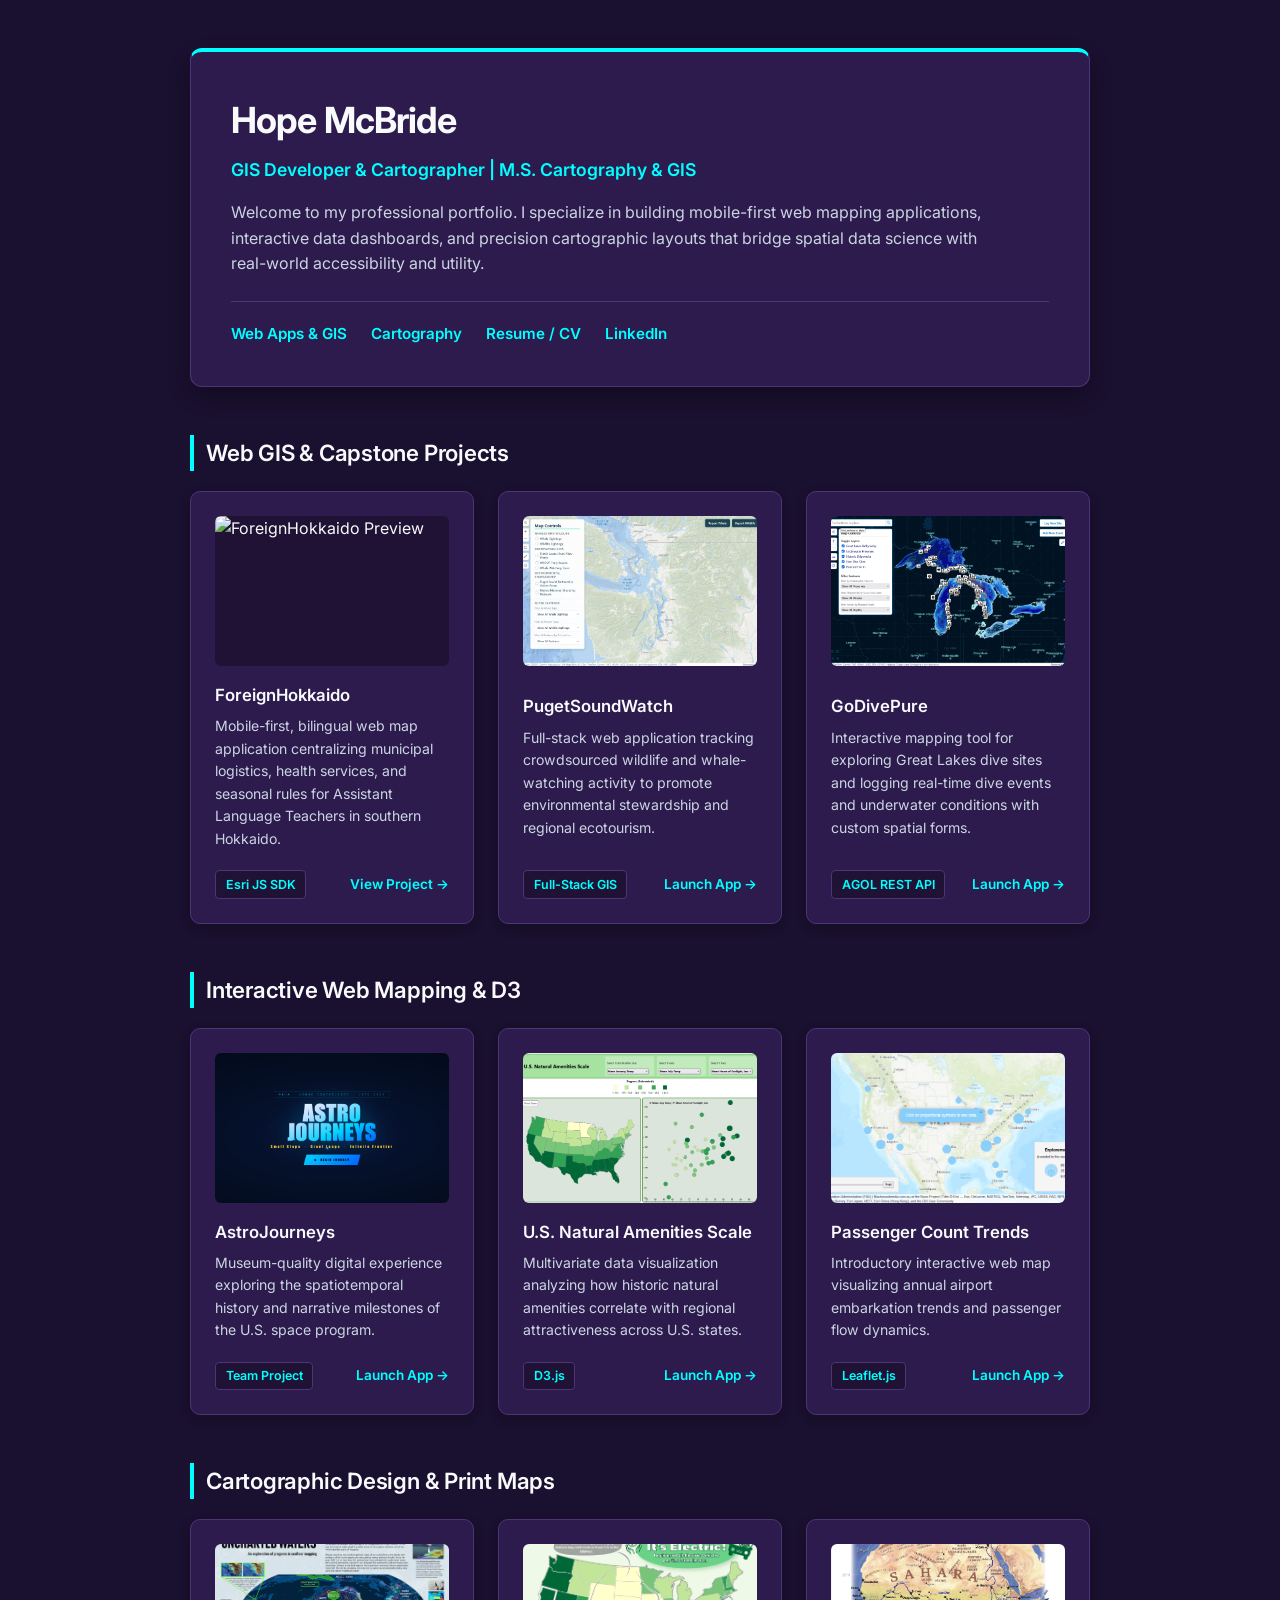
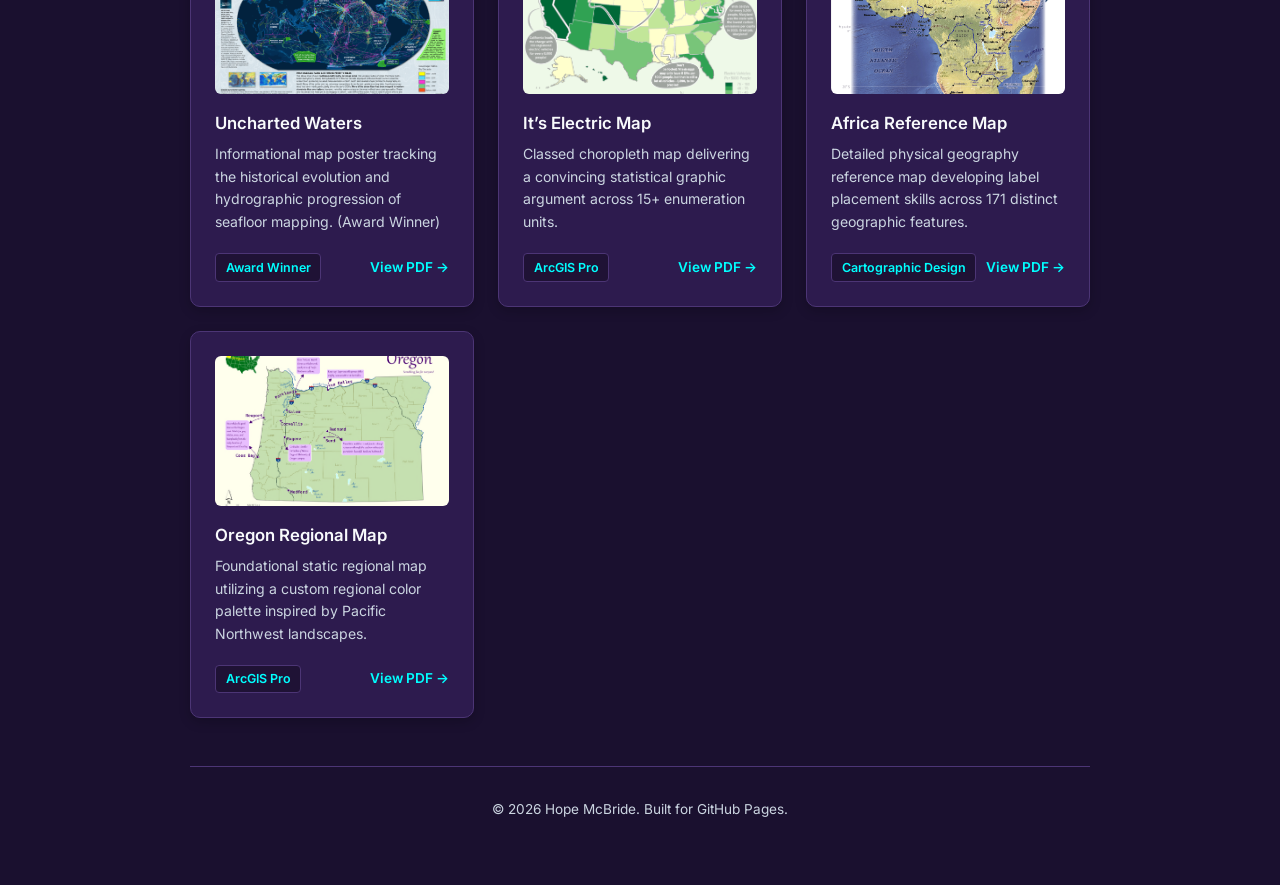
==== index.html @ e58ffaae "first commit" ====
<!DOCTYPE html>
<html lang="en">
<head>
    <meta charset="UTF-8">
    <meta name="viewport" content="width=device-width, initial-scale=1.0">
    <title>Hope McBride | GIS Developer & Cartographer</title>
    <!-- Google Fonts for clean academic/professional typography -->
    <link rel="preconnect" href="https://fonts.googleapis.com">
    <link rel="preconnect" href="https://fonts.gstatic.com" crossorigin>
    <link href="https://fonts.googleapis.com/css2?family=Inter:wght@300;400;500;600;700&display=swap" rel="stylesheet">
    <!-- Link to external stylesheet -->
    <link rel="stylesheet" href="css/styles.css">
</head>
<body>

    <div class="container">
        <!-- Header / Bio Section -->
        <header>
            <h1>Hope McBride</h1>
            <p class="subtitle">GIS Developer & Cartographer | M.S. Cartography & GIS</p>
            <p>Welcome to my professional portfolio. I specialize in building mobile-first web mapping applications, interactive data dashboards, and precision cartographic layouts that bridge spatial data science with real-world accessibility and utility.</p>
            <div class="nav-links">
                <a href="#web-apps">Web Apps & GIS</a>
                <a href="#cartography">Cartography</a>
                <a href="resume.html">Resume / CV</a>
                <a href="https://www.linkedin.com/in/hope-m-151a5a242" target="_blank">LinkedIn</a>
            </div>
        </header>

        <!-- Section 1: Advanced Web GIS & Capstone -->
        <section id="web-apps">
            <h2>Web GIS & Capstone Projects</h2>
            <div class="project-grid">
                
                <div class="card">
                    <div class="card-image">
                        <img src="images/foreignhokkaido-thumb.png" alt="ForeignHokkaido Preview">
                    </div>
                    <div>
                        <h3>ForeignHokkaido</h3>
                        <p>Mobile-first, bilingual web map application centralizing municipal logistics, health services, and seasonal rules for Assistant Language Teachers in southern Hokkaido.</p>
                    </div>
                    <div class="card-footer">
                        <span class="tag">Esri JS SDK</span>
                        <a href="https://github.com" target="_blank" class="card-link">View Project &rarr;</a>
                    </div>
                </div>

                <div class="card">
                    <div class="card-image">
                        <img src="images/pugetsoundwatch.png" alt="PugetSoundWatch Preview">
                    </div>
                    <div>
                        <h3>PugetSoundWatch</h3>
                        <p>Full-stack web application tracking crowdsourced wildlife and whale-watching activity to promote environmental stewardship and regional ecotourism.</p>
                    </div>
                    <div class="card-footer">
                        <span class="tag">Full-Stack GIS</span>
                        <a href="https://harpisthope.github.io/g576_final/" target="_blank" class="card-link">Launch App &rarr;</a>
                    </div>
                </div>

                <div class="card">
                    <div class="card-image">
                        <img src="images/godivepure.png" alt="GoDivePure Preview">
                    </div>
                    <div>
                        <h3>GoDivePure</h3>
                        <p>Interactive mapping tool for exploring Great Lakes dive sites and logging real-time dive events and underwater conditions with custom spatial forms.</p>
                    </div>
                    <div class="card-footer">
                        <span class="tag">AGOL REST API</span>
                        <a href="https://harpisthope.github.io/midterm_g576/" target="_blank" class="card-link">Launch App &rarr;</a>
                    </div>
                </div>

            </div>
        </section>

        <!-- Section 2: Interactive Web Mapping & Data Vis -->
        <section>
            <h2>Interactive Web Mapping & D3</h2>
            <div class="project-grid">
                
                <div class="card">
                    <div class="card-image">
                        <img src="images/astrojourneys.png" alt="AstroJourneys Preview">
                    </div>
                    <div>
                        <h3>AstroJourneys</h3>
                        <p>Museum-quality digital experience exploring the spatiotemporal history and narrative milestones of the U.S. space program.</p>
                    </div>
                    <div class="card-footer">
                        <span class="tag">Team Project</span>
                        <a href="https://harpisthope.github.io/2026_AstroJourneys/" target="_blank" class="card-link">Launch App &rarr;</a>
                    </div>
                </div>

                <div class="card">
                    <div class="card-image">
                        <img src="images/usnaturalamenitiesscale.png" alt="U.S. Natural Amenities Scale Preview">
                    </div>
                    <div>
                        <h3>U.S. Natural Amenities Scale</h3>
                        <p>Multivariate data visualization analyzing how historic natural amenities correlate with regional attractiveness across U.S. states.</p>
                    </div>
                    <div class="card-footer">
                        <span class="tag">D3.js</span>
                        <a href="https://harpisthope.github.io/unit-3/" target="_blank" class="card-link">Launch App &rarr;</a>
                    </div>
                </div>

                <div class="card">
                    <div class="card-image">
                        <img src="images/passengercounttrends.png" alt="Passenger Count Trends Preview">
                    </div>
                    <div>
                        <h3>Passenger Count Trends</h3>
                        <p>Introductory interactive web map visualizing annual airport embarkation trends and passenger flow dynamics.</p>
                    </div>
                    <div class="card-footer">
                        <span class="tag">Leaflet.js</span>
                        <a href="https://harpisthope.github.io/unit-2/" target="_blank" class="card-link">Launch App &rarr;</a>
                    </div>
                </div>

            </div>
        </section>

        <!-- Section 3: Static Cartography -->
        <section id="cartography">
            <h2>Cartographic Design & Print Maps</h2>
            <div class="project-grid">
                
                <div class="card">
                    <div class="card-image">
                        <img src="images/unchartedwaters.png" alt="Uncharted Waters Poster">
                    </div>
                    <div>
                        <h3>Uncharted Waters</h3>
                        <p>Informational map poster tracking the historical evolution and hydrographic progression of seafloor mapping. (Award Winner)</p>
                    </div>
                    <div class="card-footer">
                        <span class="tag">Award Winner</span>
                        <a href="pdfs/unchartedwaters.pdf" target="_blank" class="card-link">View PDF &rarr;</a>
                    </div>
                </div>

                <div class="card">
                    <div class="card-image">
                        <img src="images/itselectric.png" alt="It's Electric Map Preview">
                    </div>
                    <div>
                        <h3>It’s Electric Map</h3>
                        <p>Classed choropleth map delivering a convincing statistical graphic argument across 15+ enumeration units.</p>
                    </div>
                    <div class="card-footer">
                        <span class="tag">ArcGIS Pro</span>
                        <a href="pdfs/itselectric.pdf" target="_blank" class="card-link">View PDF &rarr;</a>
                    </div>
                </div>

                <div class="card">
                    <div class="card-image">
                        <img src="images/africamapposter.png" alt="Africa Map Preview">
                    </div>
                    <div>
                        <h3>Africa Reference Map</h3>
                        <p>Detailed physical geography reference map developing label placement skills across 171 distinct geographic features.</p>
                    </div>
                    <div class="card-footer">
                        <span class="tag">Cartographic Design</span>
                        <a href="pdfs/africamapposter.pdf" target="_blank" class="card-link">View PDF &rarr;</a>
                    </div>
                </div>

                <div class="card">
                    <div class="card-image">
                        <img src="images/oregonmapposter.png" alt="Oregon Map Preview">
                    </div>
                    <div>
                        <h3>Oregon Regional Map</h3>
                        <p>Foundational static regional map utilizing a custom regional color palette inspired by Pacific Northwest landscapes.</p>
                    </div>
                    <div class="card-footer">
                        <span class="tag">ArcGIS Pro</span>
                        <a href="pdfs/oregonmapposter.pdf" target="_blank" class="card-link">View PDF &rarr;</a>
                    </div>
                </div>

            </div>
        </section>

        <!-- Footer -->
        <footer>
            <p>&copy; 2026 Hope McBride. Built for GitHub Pages.</p>
        </footer>
    </div>

</body>
</html>
---- css/styles.css ----
:root {
    --bg-color: #1a102f;       /* Deep space/purple background */
    --card-bg: #2d1b4e;        /* Dark purple card surface */
    --text-main: #f8fafc;      /* Crisp white primary text */
    --text-muted: #cbd5e1;     /* Soft lavender-gray secondary text */
    --accent-color: #00ffff;   /* Vivid neon cyan */
    --accent-hover: #38bdf8;   /* Soft cyan glow on hover */
    --border-color: #4c3575;   /* Rich purple-indigo border */
    --max-width: 900px;
}

* {
    box-sizing: border-box;
    margin: 0;
    padding: 0;
}

body {
    font-family: 'Inter', system-ui, -apple-system, BlinkMacSystemFont, "Segoe UI", Roboto, sans-serif;
    background-color: var(--bg-color);
    color: var(--text-main);
    line-height: 1.6;
    padding: 3rem 1rem;
}

.container {
    max-width: var(--max-width);
    margin: 0 auto;
}

/* Header - Deep Purple card with a vibrant Cyan top border */
header {
    background-color: var(--card-bg);
    border: 1px solid var(--border-color);
    border-top: 4px solid var(--accent-color);
    border-radius: 12px;
    padding: 2.5rem;
    margin-bottom: 3rem;
    box-shadow: 0 10px 25px -5px rgba(0, 0, 0, 0.4);
}

h1 {
    font-size: 2.25rem;
    font-weight: 700;
    letter-spacing: -0.025em;
    margin-bottom: 0.4rem;
    color: var(--text-main);
}

.subtitle {
    font-size: 1.1rem;
    color: var(--accent-color);
    margin-bottom: 1rem;
    font-weight: 600;
}

header p {
    color: var(--text-muted);
    max-width: 750px;
    margin-bottom: 0;
}

.nav-links {
    display: flex;
    gap: 1.5rem;
    font-size: 0.95rem;
    font-weight: 600;
    margin-top: 1.5rem;
    padding-top: 1.25rem;
    border-top: 1px solid var(--border-color);
}

.nav-links a {
    color: var(--accent-color);
    text-decoration: none;
    transition: color 0.2s ease;
}

.nav-links a:hover {
    color: var(--accent-hover);
    text-decoration: underline;
}

section {
    margin-bottom: 3rem;
}

h2 {
    font-size: 1.4rem;
    font-weight: 600;
    margin-bottom: 1.25rem;
    letter-spacing: -0.01em;
    border-left: 4px solid var(--accent-color);
    padding-left: 0.75rem;
    color: var(--text-main);
}

p {
    color: var(--text-muted);
    margin-bottom: 1rem;
}

.project-grid {
    display: grid;
    grid-template-columns: repeat(auto-fill, minmax(260px, 1fr));
    gap: 1.5rem;
}

.card {
    background-color: var(--card-bg);
    border: 1px solid var(--border-color);
    border-radius: 10px;
    padding: 1.5rem;
    display: flex;
    flex-direction: column;
    justify-content: space-between;
    box-shadow: 0 4px 12px rgba(0, 0, 0, 0.2);
    transition: transform 0.2s ease, box-shadow 0.2s ease, border-color 0.2s ease;
}

.card:hover {
    transform: translateY(-4px);
    box-shadow: 0 12px 30px rgba(0, 255, 255, 0.1);
    border-color: var(--accent-color);
}

.card-image {
    width: 100%;
    height: 150px;
    overflow: hidden;
    border-radius: 6px;
    margin-bottom: 1rem;
    background-color: #1f1235;
}

.card-image img {
    width: 100%;
    height: 100%;
    object-fit: cover;
    transition: transform 0.3s ease;
}

.card:hover .card-image img {
    transform: scale(1.04);
}

.card h3 {
    font-size: 1.05rem;
    font-weight: 600;
    margin-bottom: 0.4rem;
    color: var(--text-main);
}

.card p {
    font-size: 0.88rem;
    margin-bottom: 1.25rem;
}

.card-footer {
    display: flex;
    justify-content: space-between;
    align-items: center;
    font-size: 0.85rem;
}

.tag {
    background-color: #1f1235;
    color: var(--accent-color);
    padding: 0.2rem 0.6rem;
    border-radius: 4px;
    font-weight: 600;
    font-size: 0.78rem;
    border: 1px solid #4c3575;
}

.card-link {
    color: var(--accent-color);
    text-decoration: none;
    font-weight: 600;
}

.card-link:hover {
    color: var(--accent-hover);
    text-decoration: underline;
}

footer {
    text-align: center;
    padding-top: 2rem;
    border-top: 1px solid var(--border-color);
    font-size: 0.85rem;
    color: var(--text-muted);
}

@media (max-width: 640px) {
    h1 { font-size: 1.8rem; }
    body { padding: 1rem; }
    header { padding: 1.5rem; }
}

/* Resume page & Download bar rules */
.resume-section { margin-bottom: 2.5rem; }
.resume-item { margin-bottom: 1.5rem; }
.resume-header-row { display: flex; justify-content: space-between; align-items: baseline; flex-wrap: wrap; }
.resume-item h3 { font-size: 1.05rem; font-weight: 600; color: var(--text-main); }
.resume-date { font-size: 0.85rem; color: var(--accent-color); font-weight: 500; }
.resume-company { font-size: 0.9rem; font-weight: 500; color: var(--text-muted); margin-bottom: 0.3rem; }
ul { padding-left: 1.25rem; margin-top: 0.4rem; }
li { font-size: 0.9rem; color: var(--text-muted); margin-bottom: 0.25rem; }
.download-bar { background: var(--card-bg); border: 1px solid var(--border-color); padding: 1rem; border-radius: 10px; display: flex; justify-content: space-between; align-items: center; margin-bottom: 2rem; box-shadow: 0 4px 12px rgba(0, 0, 0, 0.2); }
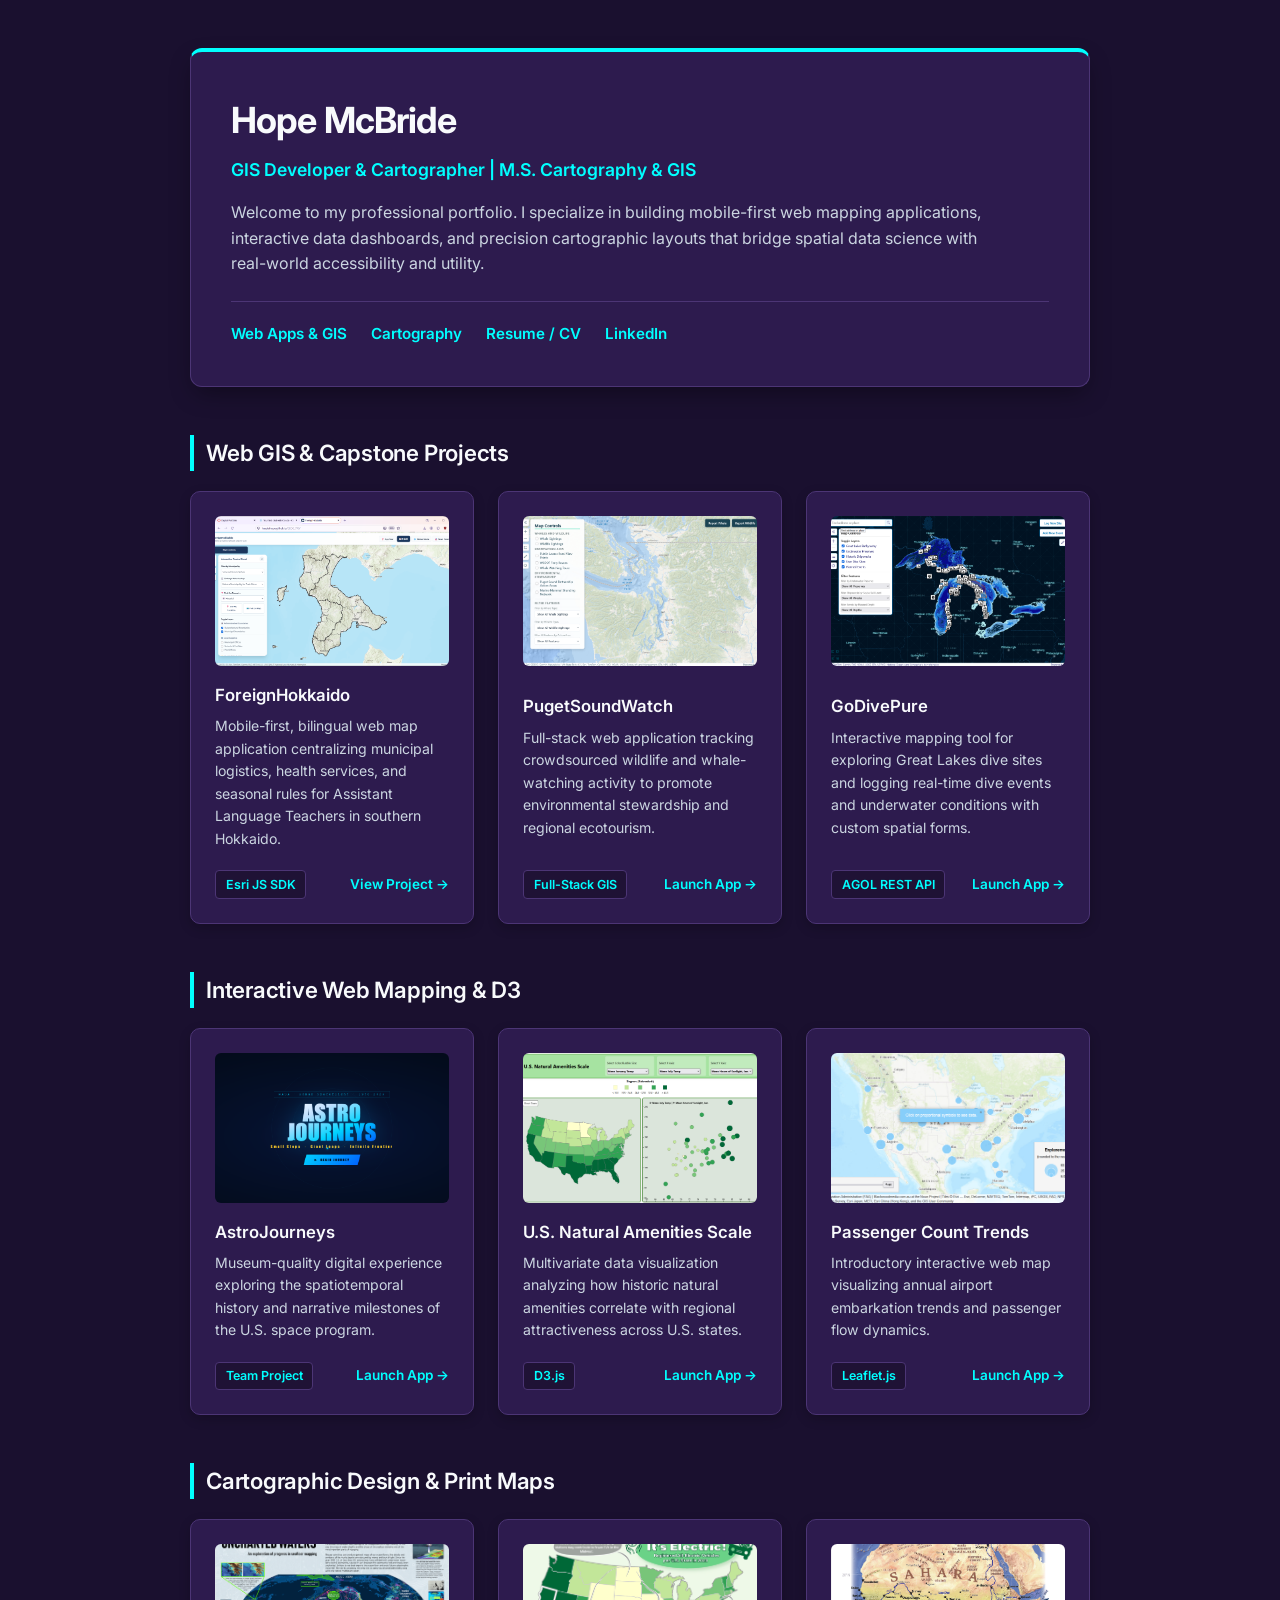
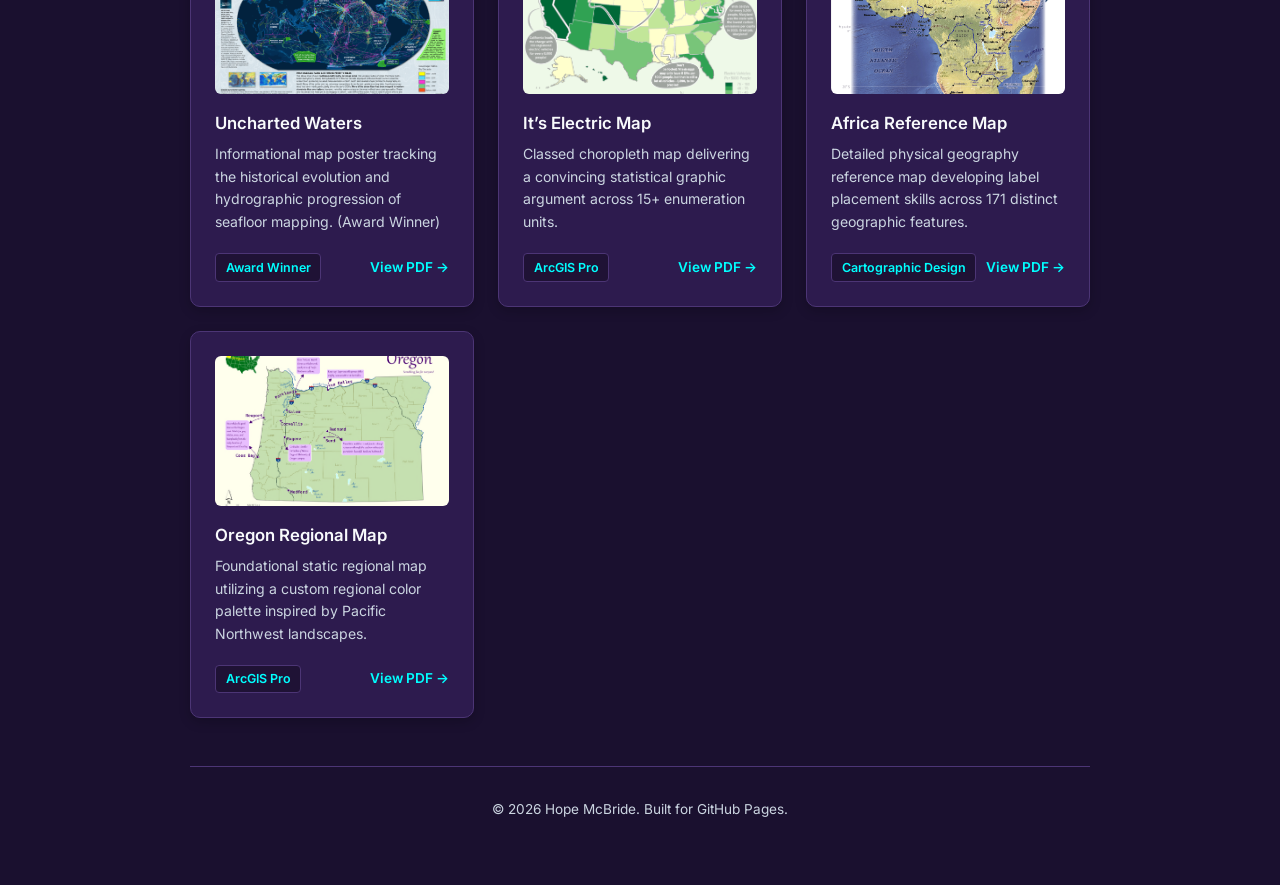
==== commit 3b139f91: "adding foreignhokkaido url and thumbnail" ====
--- a/index.html
+++ b/index.html
@@ -42,7 +42,7 @@
                     </div>
                     <div class="card-footer">
                         <span class="tag">Esri JS SDK</span>
-                        <a href="https://github.com" target="_blank" class="card-link">View Project &rarr;</a>
+                        <a href="https://harpisthope.github.io/GEOG_778/" target="_blank" class="card-link">View Project &rarr;</a>
                     </div>
                 </div>
 
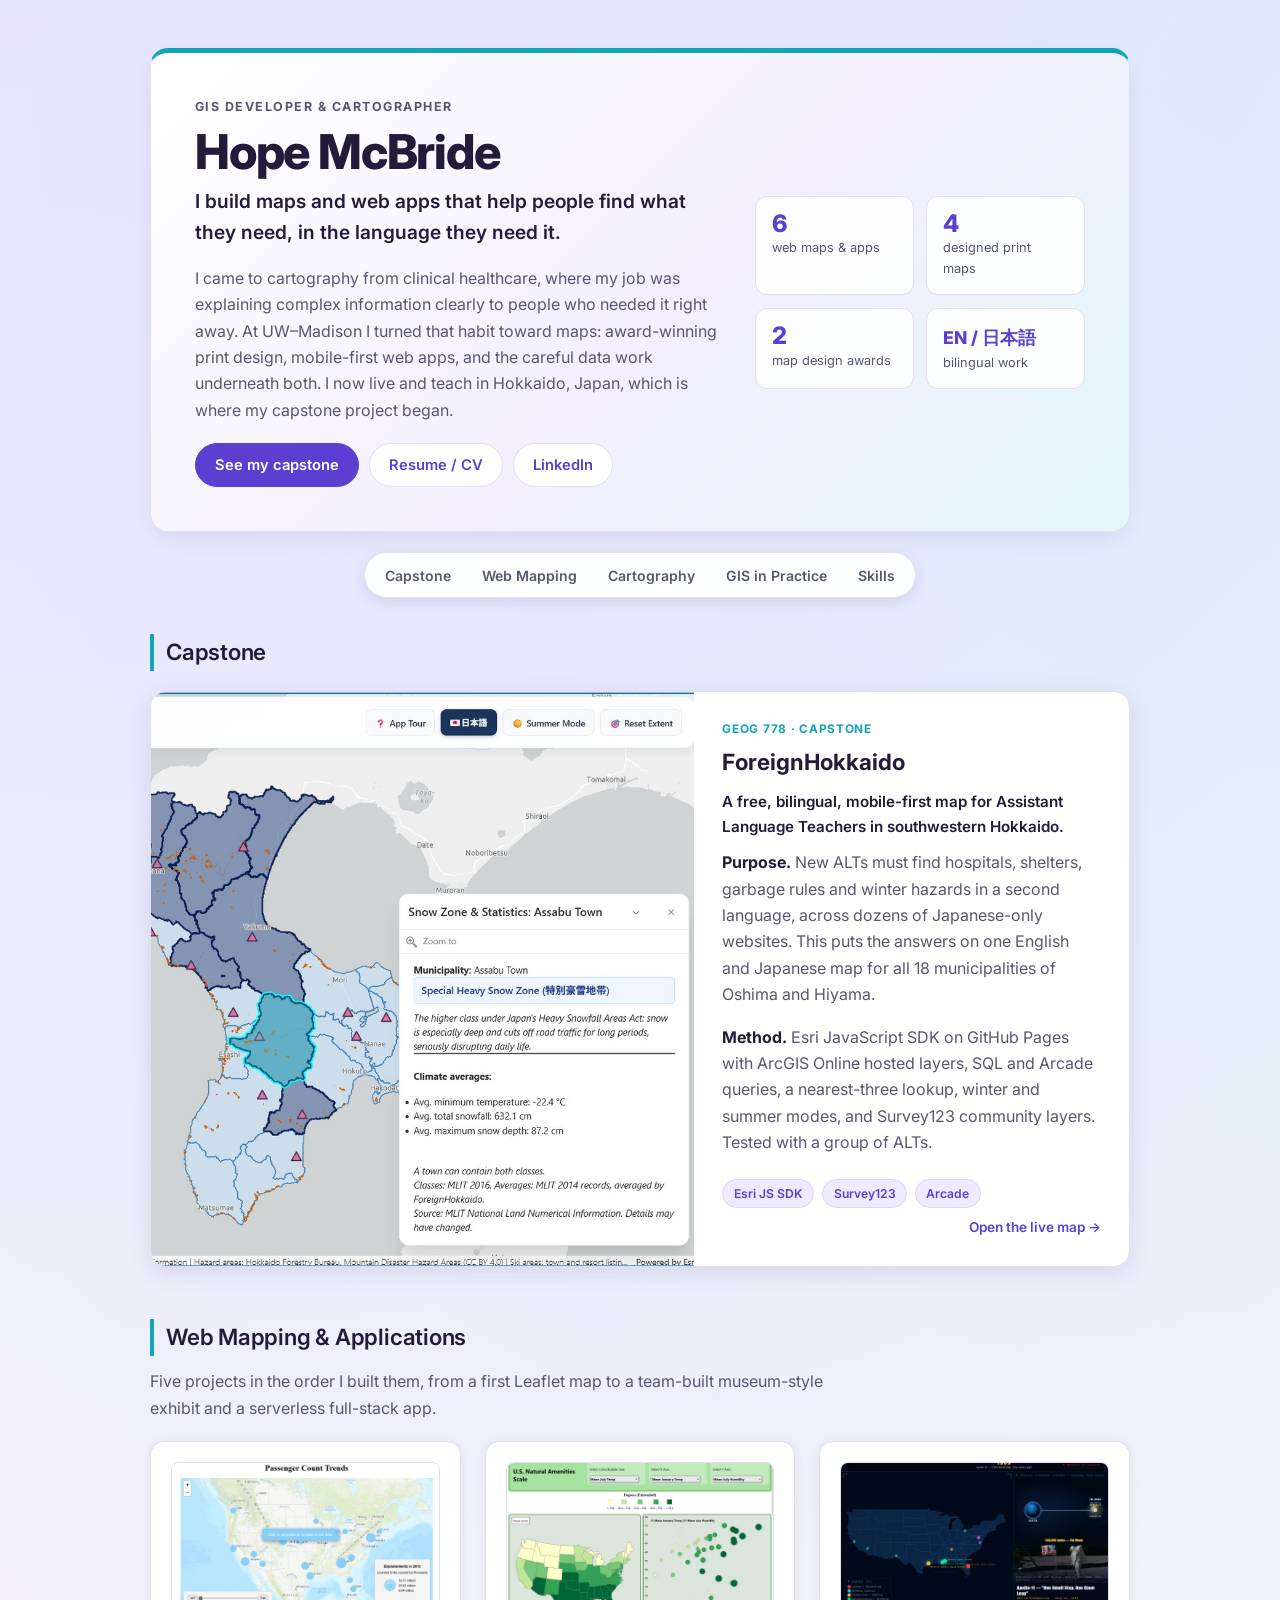
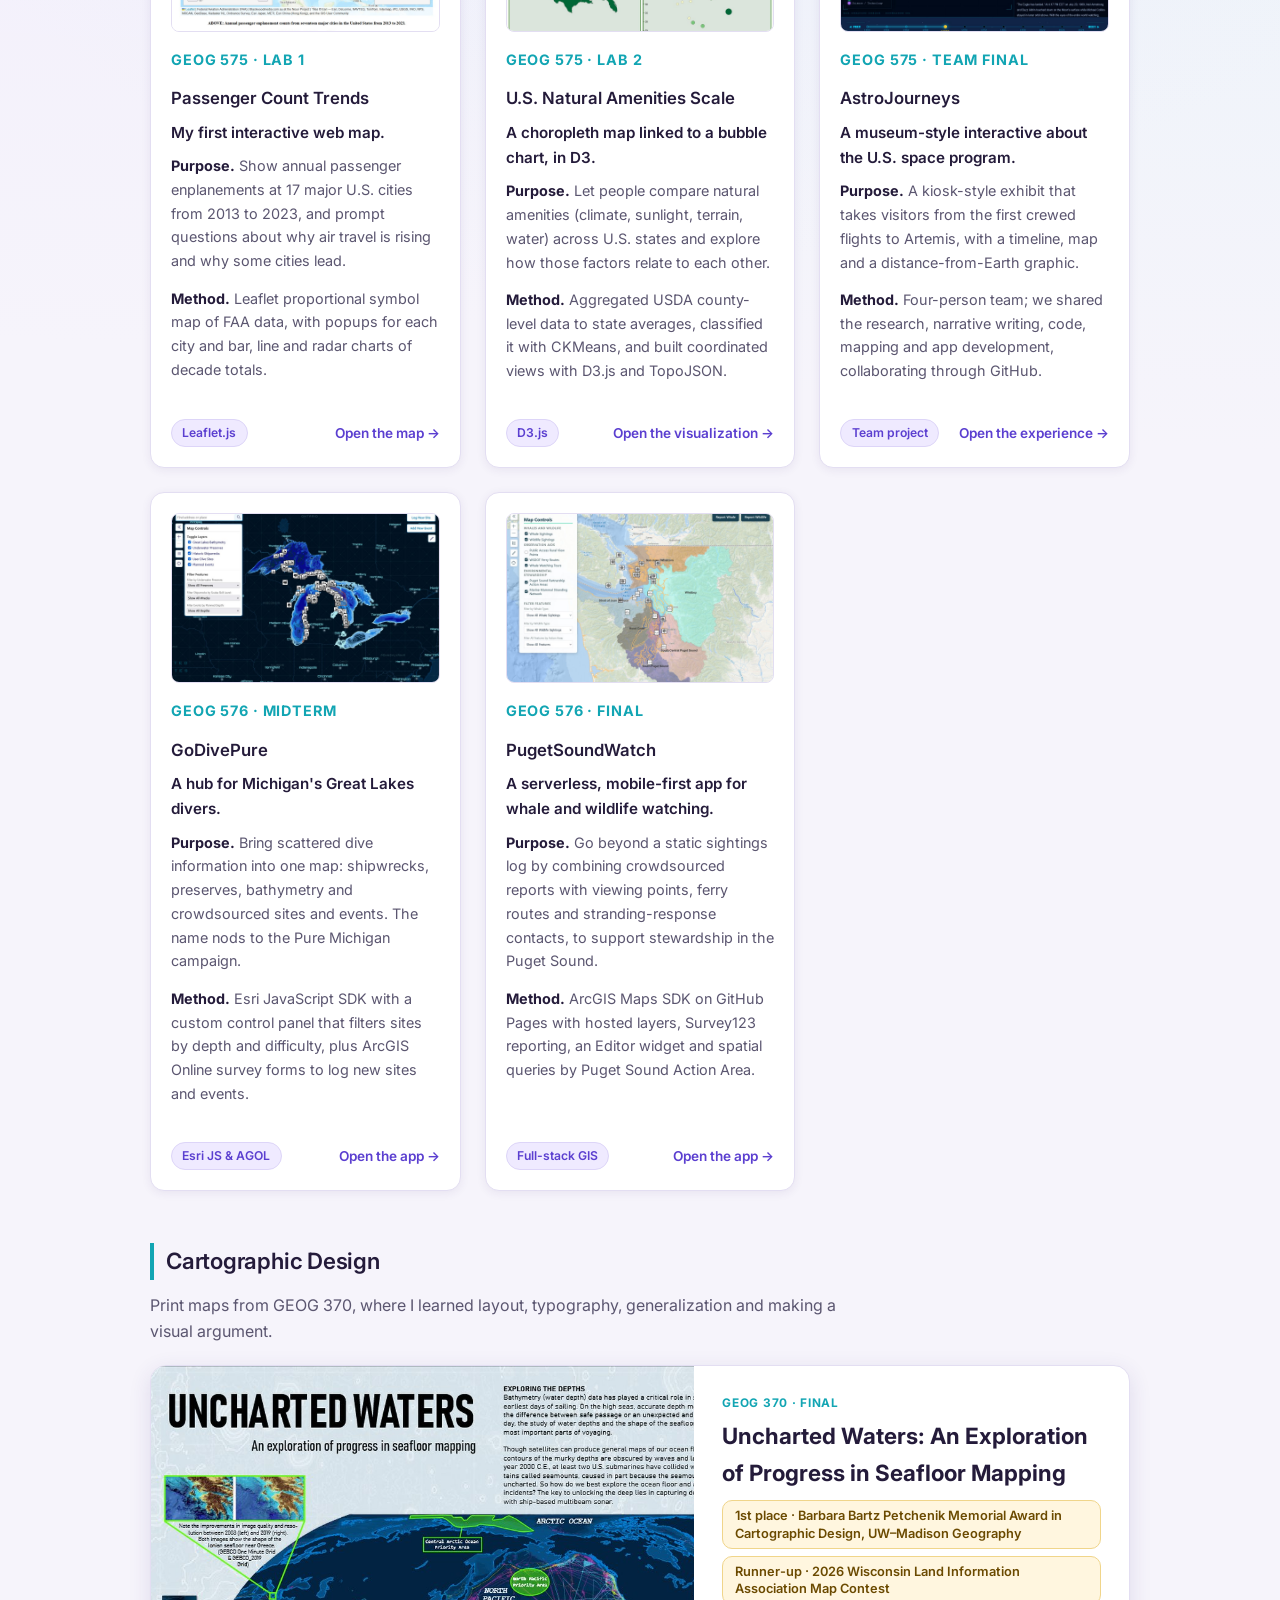
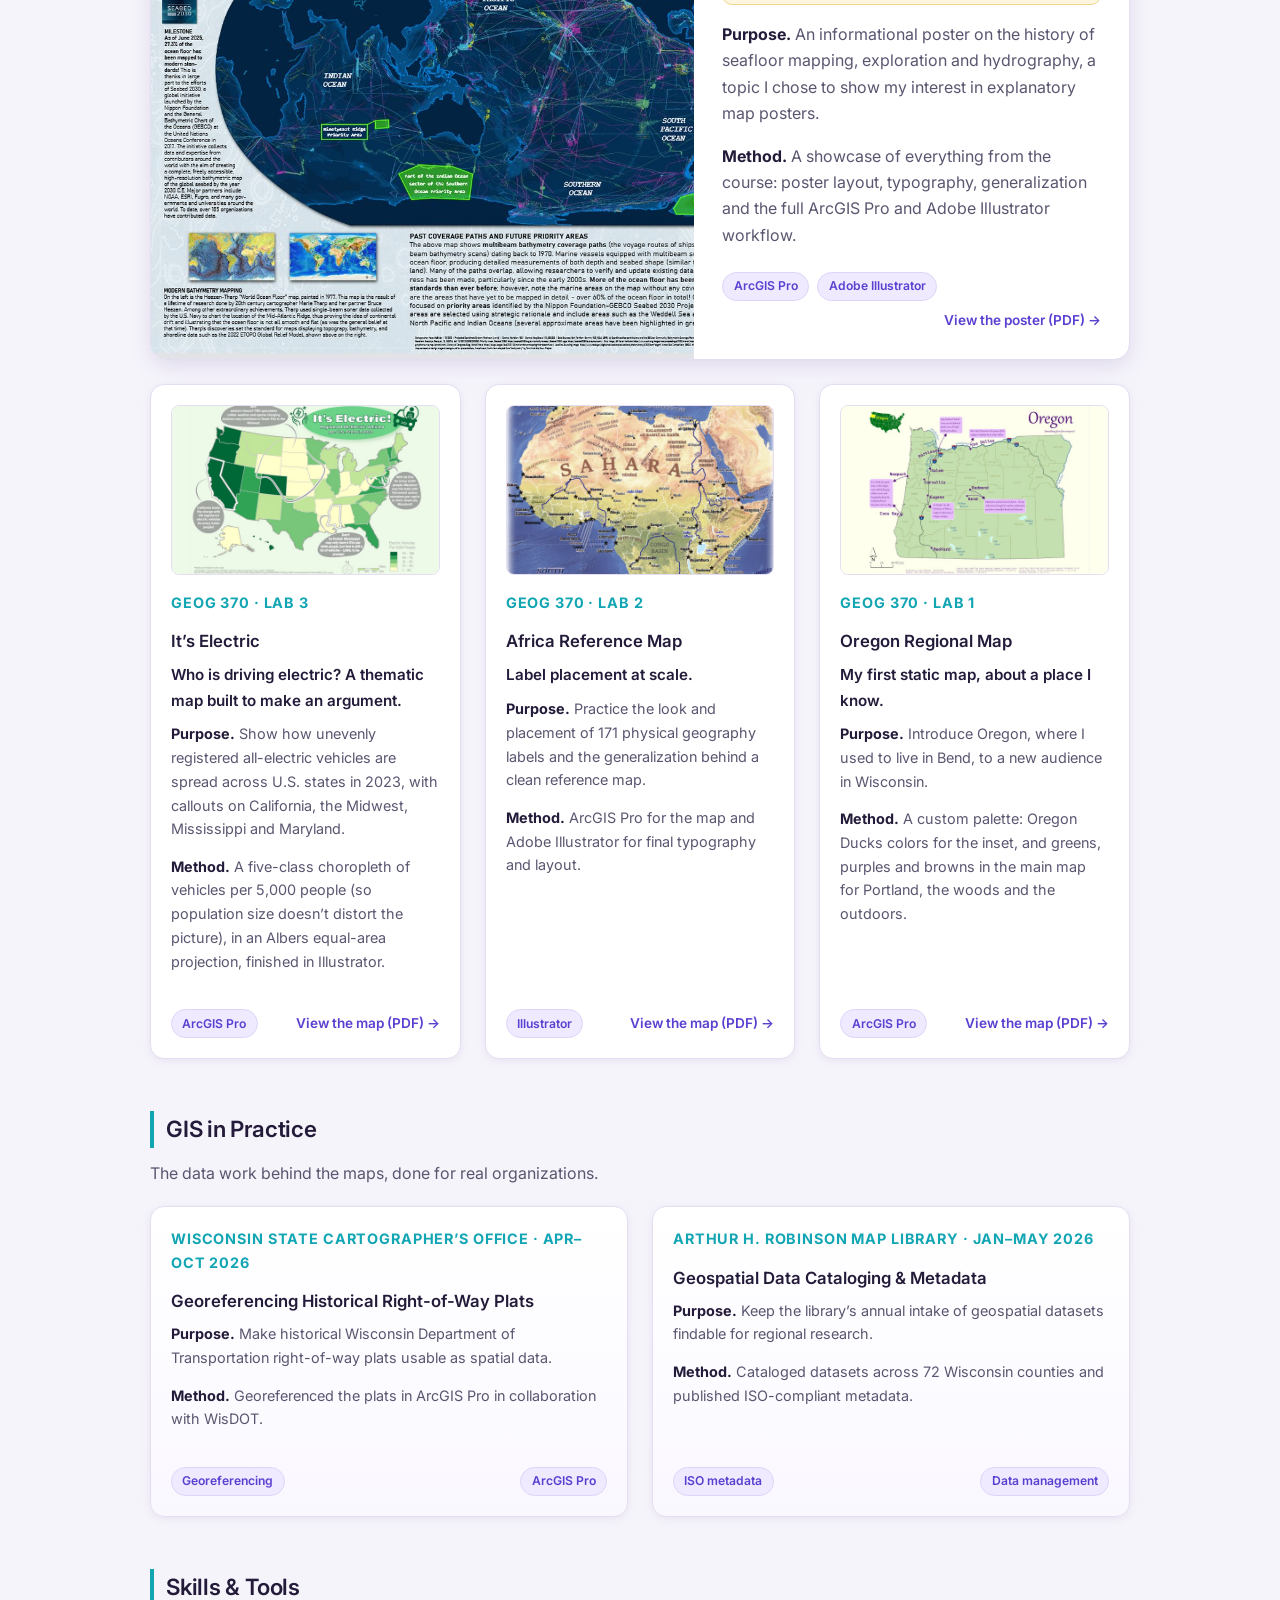
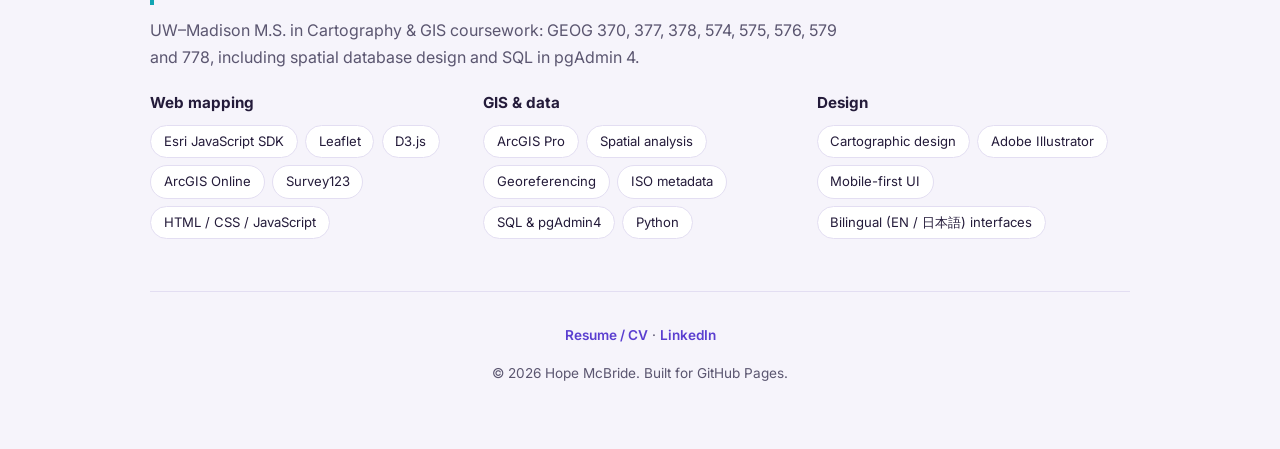
==== commit 606da8b8: "update to style and structure" ====
--- a/index.html
+++ b/index.html
@@ -4,195 +4,271 @@
     <meta charset="UTF-8">
     <meta name="viewport" content="width=device-width, initial-scale=1.0">
     <title>Hope McBride | GIS Developer & Cartographer</title>
-    <!-- Google Fonts for clean academic/professional typography -->
+    <meta name="description" content="Portfolio of Hope McBride: web mapping applications, award-winning cartographic design, and GIS data work.">
     <link rel="preconnect" href="https://fonts.googleapis.com">
     <link rel="preconnect" href="https://fonts.gstatic.com" crossorigin>
-    <link href="https://fonts.googleapis.com/css2?family=Inter:wght@300;400;500;600;700&display=swap" rel="stylesheet">
-    <!-- Link to external stylesheet -->
+    <link href="https://fonts.googleapis.com/css2?family=Inter:wght@300;400;500;600;700;800&display=swap" rel="stylesheet">
     <link rel="stylesheet" href="css/styles.css">
 </head>
 <body>
 
     <div class="container">
-        <!-- Header / Bio Section -->
-        <header>
-            <h1>Hope McBride</h1>
-            <p class="subtitle">GIS Developer & Cartographer | M.S. Cartography & GIS</p>
-            <p>Welcome to my professional portfolio. I specialize in building mobile-first web mapping applications, interactive data dashboards, and precision cartographic layouts that bridge spatial data science with real-world accessibility and utility.</p>
-            <div class="nav-links">
-                <a href="#web-apps">Web Apps & GIS</a>
-                <a href="#cartography">Cartography</a>
-                <a href="resume.html">Resume / CV</a>
-                <a href="https://www.linkedin.com/in/hope-m-151a5a242" target="_blank">LinkedIn</a>
-            </div>
+
+        <!-- Hero / About -->
+        <header class="hero">
+            <div class="hero-text">
+                <p class="eyebrow">GIS Developer &amp; Cartographer</p>
+                <h1>Hope McBride</h1>
+                <p class="hero-lead">I build maps and web apps that help people find what they need, in the language they need it.</p>
+                <p>I came to cartography from clinical healthcare, where my job was explaining complex information clearly to people who needed it right away. At UW&ndash;Madison I turned that habit toward maps: award-winning print design, mobile-first web apps, and the careful data work underneath both. I now live and teach in Hokkaido, Japan, which is where my capstone project began.</p>
+                <div class="hero-actions">
+                    <a class="btn btn-primary" href="#featured">See my capstone</a>
+                    <a class="btn" href="resume.html">Resume / CV</a>
+                    <a class="btn" href="https://www.linkedin.com/in/hope-m-151a5a242" target="_blank" rel="noopener">LinkedIn</a>
+                </div>
+            </div>
+            <ul class="stats" aria-label="Portfolio at a glance">
+                <li><strong>6</strong><span>web maps &amp; apps</span></li>
+                <li><strong>4</strong><span>designed print maps</span></li>
+                <li><strong>2</strong><span>map design awards</span></li>
+                <li><strong>EN / 日本語</strong><span>bilingual work</span></li>
+            </ul>
         </header>
 
-        <!-- Section 1: Advanced Web GIS & Capstone -->
+        <nav class="subnav" aria-label="Sections">
+            <a href="#featured">Capstone</a>
+            <a href="#web-apps">Web Mapping</a>
+            <a href="#cartography">Cartography</a>
+            <a href="#practice">GIS in Practice</a>
+            <a href="#skills">Skills</a>
+        </nav>
+
+        <!-- Featured capstone -->
+        <section id="featured">
+            <h2>Capstone</h2>
+            <article class="feature">
+                <div class="feature-image">
+                    <img src="images/foreignhokkaido-feature.jpg" alt="ForeignHokkaido web map showing snow zones and services in Oshima and Hiyama, Hokkaido" loading="lazy">
+                </div>
+                <div class="feature-body">
+                    <p class="course">GEOG 778 &middot; Capstone</p>
+                    <h3>ForeignHokkaido</h3>
+                    <p class="lead">A free, bilingual, mobile-first map for Assistant Language Teachers in southwestern Hokkaido.</p>
+                    <p><strong>Purpose.</strong> New ALTs must find hospitals, shelters, garbage rules and winter hazards in a second language, across dozens of Japanese-only websites. This puts the answers on one English and Japanese map for all 18 municipalities of Oshima and Hiyama.</p>
+                    <p><strong>Method.</strong> Esri JavaScript SDK on GitHub Pages with ArcGIS Online hosted layers, SQL and Arcade queries, a nearest-three lookup, winter and summer modes, and Survey123 community layers. Tested with a group of ALTs.</p>
+                    <div class="card-footer">
+                        <span class="tag">Esri JS SDK</span>
+                        <span class="tag">Survey123</span>
+                        <span class="tag">Arcade</span>
+                        <a href="https://harpisthope.github.io/GEOG_778/" target="_blank" rel="noopener" class="card-link">Open the live map &rarr;</a>
+                    </div>
+                </div>
+            </article>
+        </section>
+
+        <!-- Web mapping progression -->
         <section id="web-apps">
-            <h2>Web GIS & Capstone Projects</h2>
+            <h2>Web Mapping &amp; Applications</h2>
+            <p class="section-intro">Five projects in the order I built them, from a first Leaflet map to a team-built museum-style exhibit and a serverless full-stack app.</p>
             <div class="project-grid">
-                
-                <div class="card">
-                    <div class="card-image">
-                        <img src="images/foreignhokkaido-thumb.png" alt="ForeignHokkaido Preview">
-                    </div>
-                    <div>
-                        <h3>ForeignHokkaido</h3>
-                        <p>Mobile-first, bilingual web map application centralizing municipal logistics, health services, and seasonal rules for Assistant Language Teachers in southern Hokkaido.</p>
-                    </div>
-                    <div class="card-footer">
-                        <span class="tag">Esri JS SDK</span>
-                        <a href="https://harpisthope.github.io/GEOG_778/" target="_blank" class="card-link">View Project &rarr;</a>
-                    </div>
-                </div>
-
-                <div class="card">
-                    <div class="card-image">
-                        <img src="images/pugetsoundwatch.png" alt="PugetSoundWatch Preview">
-                    </div>
-                    <div>
+
+                <article class="card">
+                    <div class="card-image"><img src="images/passengercounttrends.jpg" alt="Passenger Count Trends interactive map" loading="lazy"></div>
+                    <div>
+                        <p class="course">GEOG 575 &middot; Lab 1</p>
+                        <h3>Passenger Count Trends</h3>
+                        <p class="lead">My first interactive web map.</p>
+                        <p><strong>Purpose.</strong> Show annual passenger enplanements at 17 major U.S. cities from 2013 to 2023, and prompt questions about why air travel is rising and why some cities lead.</p>
+                        <p><strong>Method.</strong> Leaflet proportional symbol map of FAA data, with popups for each city and bar, line and radar charts of decade totals.</p>
+                    </div>
+                    <div class="card-footer">
+                        <span class="tag">Leaflet.js</span>
+                        <a href="https://harpisthope.github.io/unit-2/" target="_blank" rel="noopener" class="card-link">Open the map &rarr;</a>
+                    </div>
+                </article>
+
+                <article class="card">
+                    <div class="card-image"><img src="images/usnaturalamenitiesscale.jpg" alt="U.S. Natural Amenities Scale multivariate visualization" loading="lazy"></div>
+                    <div>
+                        <p class="course">GEOG 575 &middot; Lab 2</p>
+                        <h3>U.S. Natural Amenities Scale</h3>
+                        <p class="lead">A choropleth map linked to a bubble chart, in D3.</p>
+                        <p><strong>Purpose.</strong> Let people compare natural amenities (climate, sunlight, terrain, water) across U.S. states and explore how those factors relate to each other.</p>
+                        <p><strong>Method.</strong> Aggregated USDA county-level data to state averages, classified it with CKMeans, and built coordinated views with D3.js and TopoJSON.</p>
+                    </div>
+                    <div class="card-footer">
+                        <span class="tag">D3.js</span>
+                        <a href="https://harpisthope.github.io/unit-3/" target="_blank" rel="noopener" class="card-link">Open the visualization &rarr;</a>
+                    </div>
+                </article>
+
+                <article class="card">
+                    <div class="card-image"><img src="images/astrojourneys.jpg" alt="AstroJourneys interactive story of the U.S. space program" loading="lazy"></div>
+                    <div>
+                        <p class="course">GEOG 575 &middot; Team Final</p>
+                        <h3>AstroJourneys</h3>
+                        <p class="lead">A museum-style interactive about the U.S. space program.</p>
+                        <p><strong>Purpose.</strong> A kiosk-style exhibit that takes visitors from the first crewed flights to Artemis, with a timeline, map and a distance-from-Earth graphic.</p>
+                        <p><strong>Method.</strong> Four-person team; we shared the research, narrative writing, code, mapping and app development, collaborating through GitHub.</p>
+                    </div>
+                    <div class="card-footer">
+                        <span class="tag">Team project</span>
+                        <a href="https://harpisthope.github.io/2026_AstroJourneys/" target="_blank" rel="noopener" class="card-link">Open the experience &rarr;</a>
+                    </div>
+                </article>
+
+                <article class="card">
+                    <div class="card-image"><img src="images/godivepure.jpg" alt="GoDivePure map of Great Lakes dive sites" loading="lazy"></div>
+                    <div>
+                        <p class="course">GEOG 576 &middot; Midterm</p>
+                        <h3>GoDivePure</h3>
+                        <p class="lead">A hub for Michigan's Great Lakes divers.</p>
+                        <p><strong>Purpose.</strong> Bring scattered dive information into one map: shipwrecks, preserves, bathymetry and crowdsourced sites and events. The name nods to the Pure Michigan campaign.</p>
+                        <p><strong>Method.</strong> Esri JavaScript SDK with a custom control panel that filters sites by depth and difficulty, plus ArcGIS Online survey forms to log new sites and events.</p>
+                    </div>
+                    <div class="card-footer">
+                        <span class="tag">Esri JS &amp; AGOL</span>
+                        <a href="https://harpisthope.github.io/midterm_g576/" target="_blank" rel="noopener" class="card-link">Open the app &rarr;</a>
+                    </div>
+                </article>
+
+                <article class="card">
+                    <div class="card-image"><img src="images/pugetsoundwatch.jpg" alt="PugetSoundWatch whale and wildlife sighting map" loading="lazy"></div>
+                    <div>
+                        <p class="course">GEOG 576 &middot; Final</p>
                         <h3>PugetSoundWatch</h3>
-                        <p>Full-stack web application tracking crowdsourced wildlife and whale-watching activity to promote environmental stewardship and regional ecotourism.</p>
-                    </div>
-                    <div class="card-footer">
-                        <span class="tag">Full-Stack GIS</span>
-                        <a href="https://harpisthope.github.io/g576_final/" target="_blank" class="card-link">Launch App &rarr;</a>
-                    </div>
-                </div>
-
-                <div class="card">
-                    <div class="card-image">
-                        <img src="images/godivepure.png" alt="GoDivePure Preview">
-                    </div>
-                    <div>
-                        <h3>GoDivePure</h3>
-                        <p>Interactive mapping tool for exploring Great Lakes dive sites and logging real-time dive events and underwater conditions with custom spatial forms.</p>
-                    </div>
-                    <div class="card-footer">
-                        <span class="tag">AGOL REST API</span>
-                        <a href="https://harpisthope.github.io/midterm_g576/" target="_blank" class="card-link">Launch App &rarr;</a>
-                    </div>
-                </div>
-
-            </div>
-        </section>
-
-        <!-- Section 2: Interactive Web Mapping & Data Vis -->
-        <section>
-            <h2>Interactive Web Mapping & D3</h2>
+                        <p class="lead">A serverless, mobile-first app for whale and wildlife watching.</p>
+                        <p><strong>Purpose.</strong> Go beyond a static sightings log by combining crowdsourced reports with viewing points, ferry routes and stranding-response contacts, to support stewardship in the Puget Sound.</p>
+                        <p><strong>Method.</strong> ArcGIS Maps SDK on GitHub Pages with hosted layers, Survey123 reporting, an Editor widget and spatial queries by Puget Sound Action Area.</p>
+                    </div>
+                    <div class="card-footer">
+                        <span class="tag">Full-stack GIS</span>
+                        <a href="https://harpisthope.github.io/g576_final/" target="_blank" rel="noopener" class="card-link">Open the app &rarr;</a>
+                    </div>
+                </article>
+
+
+            </div>
+        </section>
+
+        <!-- Cartography -->
+        <section id="cartography">
+            <h2>Cartographic Design</h2>
+            <p class="section-intro">Print maps from GEOG 370, where I learned layout, typography, generalization and making a visual argument.</p>
+
+            <article class="feature feature-award">
+                <div class="feature-image">
+                    <img src="images/unchartedwaters-feature.jpg" alt="Uncharted Waters map poster on the history of seafloor mapping" loading="lazy">
+                </div>
+                <div class="feature-body">
+                    <p class="course">GEOG 370 &middot; Final</p>
+                    <h3>Uncharted Waters: An Exploration of Progress in Seafloor Mapping</h3>
+                    <p class="awards">
+                        <span class="badge">1st place &middot; Barbara Bartz Petchenik Memorial Award in Cartographic Design, UW&ndash;Madison Geography</span>
+                        <span class="badge">Runner-up &middot; 2026 Wisconsin Land Information Association Map Contest</span>
+                    </p>
+                    <p><strong>Purpose.</strong> An informational poster on the history of seafloor mapping, exploration and hydrography, a topic I chose to show my interest in explanatory map posters.</p>
+                    <p><strong>Method.</strong> A showcase of everything from the course: poster layout, typography, generalization and the full ArcGIS Pro and Adobe Illustrator workflow.</p>
+                    <div class="card-footer">
+                        <span class="tag">ArcGIS Pro</span>
+                        <span class="tag">Adobe Illustrator</span>
+                        <a href="pdfs/unchartedwaters.pdf" target="_blank" rel="noopener" class="card-link">View the poster (PDF) &rarr;</a>
+                    </div>
+                </div>
+            </article>
+
             <div class="project-grid">
-                
-                <div class="card">
-                    <div class="card-image">
-                        <img src="images/astrojourneys.png" alt="AstroJourneys Preview">
-                    </div>
-                    <div>
-                        <h3>AstroJourneys</h3>
-                        <p>Museum-quality digital experience exploring the spatiotemporal history and narrative milestones of the U.S. space program.</p>
-                    </div>
-                    <div class="card-footer">
-                        <span class="tag">Team Project</span>
-                        <a href="https://harpisthope.github.io/2026_AstroJourneys/" target="_blank" class="card-link">Launch App &rarr;</a>
-                    </div>
-                </div>
-
-                <div class="card">
-                    <div class="card-image">
-                        <img src="images/usnaturalamenitiesscale.png" alt="U.S. Natural Amenities Scale Preview">
-                    </div>
-                    <div>
-                        <h3>U.S. Natural Amenities Scale</h3>
-                        <p>Multivariate data visualization analyzing how historic natural amenities correlate with regional attractiveness across U.S. states.</p>
-                    </div>
-                    <div class="card-footer">
-                        <span class="tag">D3.js</span>
-                        <a href="https://harpisthope.github.io/unit-3/" target="_blank" class="card-link">Launch App &rarr;</a>
-                    </div>
-                </div>
-
-                <div class="card">
-                    <div class="card-image">
-                        <img src="images/passengercounttrends.png" alt="Passenger Count Trends Preview">
-                    </div>
-                    <div>
-                        <h3>Passenger Count Trends</h3>
-                        <p>Introductory interactive web map visualizing annual airport embarkation trends and passenger flow dynamics.</p>
-                    </div>
-                    <div class="card-footer">
-                        <span class="tag">Leaflet.js</span>
-                        <a href="https://harpisthope.github.io/unit-2/" target="_blank" class="card-link">Launch App &rarr;</a>
-                    </div>
-                </div>
-
-            </div>
-        </section>
-
-        <!-- Section 3: Static Cartography -->
-        <section id="cartography">
-            <h2>Cartographic Design & Print Maps</h2>
-            <div class="project-grid">
-                
-                <div class="card">
-                    <div class="card-image">
-                        <img src="images/unchartedwaters.png" alt="Uncharted Waters Poster">
-                    </div>
-                    <div>
-                        <h3>Uncharted Waters</h3>
-                        <p>Informational map poster tracking the historical evolution and hydrographic progression of seafloor mapping. (Award Winner)</p>
-                    </div>
-                    <div class="card-footer">
-                        <span class="tag">Award Winner</span>
-                        <a href="pdfs/unchartedwaters.pdf" target="_blank" class="card-link">View PDF &rarr;</a>
-                    </div>
-                </div>
-
-                <div class="card">
-                    <div class="card-image">
-                        <img src="images/itselectric.png" alt="It's Electric Map Preview">
-                    </div>
-                    <div>
-                        <h3>It’s Electric Map</h3>
-                        <p>Classed choropleth map delivering a convincing statistical graphic argument across 15+ enumeration units.</p>
+
+                <article class="card">
+                    <div class="card-image"><img src="images/itselectric.jpg" alt="It's Electric classed choropleth map" loading="lazy"></div>
+                    <div>
+                        <p class="course">GEOG 370 &middot; Lab 3</p>
+                        <h3>It&rsquo;s Electric</h3>
+                        <p class="lead">Who is driving electric? A thematic map built to make an argument.</p>
+                        <p><strong>Purpose.</strong> Show how unevenly registered all-electric vehicles are spread across U.S. states in 2023, with callouts on California, the Midwest, Mississippi and Maryland.</p>
+                        <p><strong>Method.</strong> A five-class choropleth of vehicles per 5,000 people (so population size doesn&rsquo;t distort the picture), in an Albers equal-area projection, finished in Illustrator.</p>
                     </div>
                     <div class="card-footer">
                         <span class="tag">ArcGIS Pro</span>
-                        <a href="pdfs/itselectric.pdf" target="_blank" class="card-link">View PDF &rarr;</a>
-                    </div>
-                </div>
-
-                <div class="card">
-                    <div class="card-image">
-                        <img src="images/africamapposter.png" alt="Africa Map Preview">
-                    </div>
-                    <div>
+                        <a href="pdfs/itselectric.pdf" target="_blank" rel="noopener" class="card-link">View the map (PDF) &rarr;</a>
+                    </div>
+                </article>
+
+                <article class="card">
+                    <div class="card-image"><img src="images/africamapposter.jpg" alt="Africa physical geography reference map" loading="lazy"></div>
+                    <div>
+                        <p class="course">GEOG 370 &middot; Lab 2</p>
                         <h3>Africa Reference Map</h3>
-                        <p>Detailed physical geography reference map developing label placement skills across 171 distinct geographic features.</p>
-                    </div>
-                    <div class="card-footer">
-                        <span class="tag">Cartographic Design</span>
-                        <a href="pdfs/africamapposter.pdf" target="_blank" class="card-link">View PDF &rarr;</a>
-                    </div>
-                </div>
-
-                <div class="card">
-                    <div class="card-image">
-                        <img src="images/oregonmapposter.png" alt="Oregon Map Preview">
-                    </div>
-                    <div>
+                        <p class="lead">Label placement at scale.</p>
+                        <p><strong>Purpose.</strong> Practice the look and placement of 171 physical geography labels and the generalization behind a clean reference map.</p>
+                        <p><strong>Method.</strong> ArcGIS Pro for the map and Adobe Illustrator for final typography and layout.</p>
+                    </div>
+                    <div class="card-footer">
+                        <span class="tag">Illustrator</span>
+                        <a href="pdfs/africamapposter.pdf" target="_blank" rel="noopener" class="card-link">View the map (PDF) &rarr;</a>
+                    </div>
+                </article>
+
+                <article class="card">
+                    <div class="card-image"><img src="images/oregonmapposter.jpg" alt="Oregon regional map" loading="lazy"></div>
+                    <div>
+                        <p class="course">GEOG 370 &middot; Lab 1</p>
                         <h3>Oregon Regional Map</h3>
-                        <p>Foundational static regional map utilizing a custom regional color palette inspired by Pacific Northwest landscapes.</p>
+                        <p class="lead">My first static map, about a place I know.</p>
+                        <p><strong>Purpose.</strong> Introduce Oregon, where I used to live in Bend, to a new audience in Wisconsin.</p>
+                        <p><strong>Method.</strong> A custom palette: Oregon Ducks colors for the inset, and greens, purples and browns in the main map for Portland, the woods and the outdoors.</p>
                     </div>
                     <div class="card-footer">
                         <span class="tag">ArcGIS Pro</span>
-                        <a href="pdfs/oregonmapposter.pdf" target="_blank" class="card-link">View PDF &rarr;</a>
-                    </div>
-                </div>
-
-            </div>
-        </section>
-
-        <!-- Footer -->
+                        <a href="pdfs/oregonmapposter.pdf" target="_blank" rel="noopener" class="card-link">View the map (PDF) &rarr;</a>
+                    </div>
+                </article>
+
+            </div>
+        </section>
+
+        <!-- Professional GIS work -->
+        <section id="practice">
+            <h2>GIS in Practice</h2>
+            <p class="section-intro">The data work behind the maps, done for real organizations.</p>
+            <div class="project-grid two-up">
+
+                <article class="card card-text">
+                    <div>
+                        <p class="course">Wisconsin State Cartographer&rsquo;s Office &middot; Apr&ndash;Oct 2026</p>
+                        <h3>Georeferencing Historical Right-of-Way Plats</h3>
+                        <p><strong>Purpose.</strong> Make historical Wisconsin Department of Transportation right-of-way plats usable as spatial data.</p>
+                        <p><strong>Method.</strong> Georeferenced the plats in ArcGIS Pro in collaboration with WisDOT.</p>
+                    </div>
+                    <div class="card-footer"><span class="tag">Georeferencing</span><span class="tag">ArcGIS Pro</span></div>
+                </article>
+
+                <article class="card card-text">
+                    <div>
+                        <p class="course">Arthur H. Robinson Map Library &middot; Jan&ndash;May 2026</p>
+                        <h3>Geospatial Data Cataloging &amp; Metadata</h3>
+                        <p><strong>Purpose.</strong> Keep the library&rsquo;s annual intake of geospatial datasets findable for regional research.</p>
+                        <p><strong>Method.</strong> Cataloged datasets across 72 Wisconsin counties and published ISO-compliant metadata.</p>
+                    </div>
+                    <div class="card-footer"><span class="tag">ISO metadata</span><span class="tag">Data management</span></div>
+                </article>
+
+            </div>
+        </section>
+
+        <!-- Skills -->
+        <section id="skills">
+            <h2>Skills &amp; Tools</h2>
+            <p class="section-intro">UW&ndash;Madison M.S. in Cartography &amp; GIS coursework: GEOG 370, 377, 378, 574, 575, 576, 579 and 778, including spatial database design and SQL in pgAdmin 4.</p>
+            <div class="skills">
+                <div><h3>Web mapping</h3><p class="chips"><span>Esri JavaScript SDK</span><span>Leaflet</span><span>D3.js</span><span>ArcGIS Online</span><span>Survey123</span><span>HTML / CSS / JavaScript</span></p></div>
+                <div><h3>GIS &amp; data</h3><p class="chips"><span>ArcGIS Pro</span><span>Spatial analysis</span><span>Georeferencing</span><span>ISO metadata</span><span>SQL &amp; pgAdmin4</span><span>Python</span></p></div>
+                <div><h3>Design</h3><p class="chips"><span>Cartographic design</span><span>Adobe Illustrator</span><span>Mobile-first UI</span><span>Bilingual (EN / 日本語) interfaces</span></p></div>
+            </div>
+        </section>
+
         <footer>
+            <p><a href="resume.html">Resume / CV</a> &middot; <a href="https://www.linkedin.com/in/hope-m-151a5a242" target="_blank" rel="noopener">LinkedIn</a></p>
             <p>&copy; 2026 Hope McBride. Built for GitHub Pages.</p>
         </footer>
     </div>
--- a/css/styles.css
+++ b/css/styles.css
@@ -1,12 +1,14 @@
 :root {
-    --bg-color: #1a102f;       /* Deep space/purple background */
-    --card-bg: #2d1b4e;        /* Dark purple card surface */
-    --text-main: #f8fafc;      /* Crisp white primary text */
-    --text-muted: #cbd5e1;     /* Soft lavender-gray secondary text */
-    --accent-color: #00ffff;   /* Vivid neon cyan */
-    --accent-hover: #38bdf8;   /* Soft cyan glow on hover */
-    --border-color: #4c3575;   /* Rich purple-indigo border */
-    --max-width: 900px;
+    --bg-color: #f6f4fb;       /* Soft lavender-white page */
+    --card-bg: #ffffff;        /* White card surface */
+    --text-main: #241b3a;      /* Deep plum for headings and key text */
+    --text-muted: #5b5670;     /* Soft gray-violet body text */
+    --accent-color: #5b3fd0;   /* Violet for links and highlights (readable on white) */
+    --accent-hover: #3f27a8;   /* Darker violet on hover */
+    --accent-2: #12a5b3;       /* Teal accent for decorative bars */
+    --border-color: #e3def2;   /* Light lavender border */
+    --tag-bg: #efeaff;
+    --max-width: 980px;
 }
 
 * {
@@ -18,9 +20,12 @@
 body {
     font-family: 'Inter', system-ui, -apple-system, BlinkMacSystemFont, "Segoe UI", Roboto, sans-serif;
     background-color: var(--bg-color);
-    color: var(--text-main);
-    line-height: 1.6;
-    padding: 3rem 1rem;
+    background-image: radial-gradient(circle at 12% -10%, #e6dfff 0, rgba(230, 223, 255, 0) 42%),
+                      radial-gradient(circle at 100% 0%, #d8f3f6 0, rgba(216, 243, 246, 0) 38%);
+    background-repeat: no-repeat;
+    color: var(--text-main);
+    line-height: 1.65;
+    padding: 3rem 1.25rem;
 }
 
 .container {
@@ -28,19 +33,19 @@
     margin: 0 auto;
 }
 
-/* Header - Deep Purple card with a vibrant Cyan top border */
+/* Header - light card with a teal top edge */
 header {
-    background-color: var(--card-bg);
-    border: 1px solid var(--border-color);
-    border-top: 4px solid var(--accent-color);
-    border-radius: 12px;
+    background: linear-gradient(135deg, #ffffff 0%, #f3efff 60%, #e6f7f9 100%);
+    border: 1px solid var(--border-color);
+    border-top: 5px solid var(--accent-2);
+    border-radius: 16px;
     padding: 2.5rem;
     margin-bottom: 3rem;
-    box-shadow: 0 10px 25px -5px rgba(0, 0, 0, 0.4);
+    box-shadow: 0 8px 24px -8px rgba(60, 40, 120, 0.15);
 }
 
 h1 {
-    font-size: 2.25rem;
+    font-size: 2.4rem;
     font-weight: 700;
     letter-spacing: -0.025em;
     margin-bottom: 0.4rem;
@@ -62,8 +67,9 @@
 
 .nav-links {
     display: flex;
-    gap: 1.5rem;
-    font-size: 0.95rem;
+    flex-wrap: wrap;
+    gap: 0.6rem;
+    font-size: 0.92rem;
     font-weight: 600;
     margin-top: 1.5rem;
     padding-top: 1.25rem;
@@ -73,16 +79,22 @@
 .nav-links a {
     color: var(--accent-color);
     text-decoration: none;
-    transition: color 0.2s ease;
+    background: #ffffff;
+    border: 1px solid var(--border-color);
+    border-radius: 999px;
+    padding: 0.4rem 1rem;
+    transition: background-color 0.2s ease, color 0.2s ease, border-color 0.2s ease;
 }
 
 .nav-links a:hover {
-    color: var(--accent-hover);
-    text-decoration: underline;
+    background: var(--accent-color);
+    border-color: var(--accent-color);
+    color: #ffffff;
 }
 
 section {
-    margin-bottom: 3rem;
+    margin-bottom: 3.25rem;
+    scroll-margin-top: 4.5rem;
 }
 
 h2 {
@@ -90,7 +102,7 @@
     font-weight: 600;
     margin-bottom: 1.25rem;
     letter-spacing: -0.01em;
-    border-left: 4px solid var(--accent-color);
+    border-left: 4px solid var(--accent-2);
     padding-left: 0.75rem;
     color: var(--text-main);
 }
@@ -102,35 +114,37 @@
 
 .project-grid {
     display: grid;
-    grid-template-columns: repeat(auto-fill, minmax(260px, 1fr));
+    grid-template-columns: repeat(auto-fill, minmax(270px, 1fr));
     gap: 1.5rem;
 }
 
 .card {
     background-color: var(--card-bg);
     border: 1px solid var(--border-color);
-    border-radius: 10px;
-    padding: 1.5rem;
+    border-radius: 14px;
+    padding: 1.25rem;
     display: flex;
     flex-direction: column;
-    justify-content: space-between;
-    box-shadow: 0 4px 12px rgba(0, 0, 0, 0.2);
+    justify-content: flex-start;
+    box-shadow: 0 2px 10px rgba(60, 40, 120, 0.08);
     transition: transform 0.2s ease, box-shadow 0.2s ease, border-color 0.2s ease;
 }
 
 .card:hover {
     transform: translateY(-4px);
-    box-shadow: 0 12px 30px rgba(0, 255, 255, 0.1);
+    box-shadow: 0 14px 30px rgba(60, 40, 120, 0.16);
     border-color: var(--accent-color);
 }
 
 .card-image {
+    border: 1px solid var(--border-color);
     width: 100%;
-    height: 150px;
+    height: 170px;
+    flex: none;
     overflow: hidden;
-    border-radius: 6px;
+    border-radius: 8px;
     margin-bottom: 1rem;
-    background-color: #1f1235;
+    background-color: #ece8f8;
 }
 
 .card-image img {
@@ -152,31 +166,36 @@
 }
 
 .card p {
-    font-size: 0.88rem;
-    margin-bottom: 1.25rem;
-}
+    font-size: 0.9rem;
+    margin-bottom: 0.85rem;
+}
+.card > div:not(.card-image):not(.card-footer) { flex: 1; margin-bottom: 0.9rem; }
 
 .card-footer {
+    margin-top: auto;
+    padding-top: 0.5rem;
     display: flex;
     justify-content: space-between;
     align-items: center;
+    gap: 0.75rem;
     font-size: 0.85rem;
 }
 
 .tag {
-    background-color: #1f1235;
-    color: var(--accent-color);
-    padding: 0.2rem 0.6rem;
-    border-radius: 4px;
-    font-weight: 600;
-    font-size: 0.78rem;
-    border: 1px solid #4c3575;
+    background-color: var(--tag-bg);
+    color: var(--accent-color);
+    padding: 0.2rem 0.65rem;
+    border-radius: 999px;
+    font-weight: 600;
+    font-size: 0.76rem;
+    border: 1px solid #ddd5f8;
 }
 
 .card-link {
     color: var(--accent-color);
     text-decoration: none;
     font-weight: 600;
+    white-space: nowrap;
 }
 
 .card-link:hover {
@@ -207,4 +226,56 @@
 .resume-company { font-size: 0.9rem; font-weight: 500; color: var(--text-muted); margin-bottom: 0.3rem; }
 ul { padding-left: 1.25rem; margin-top: 0.4rem; }
 li { font-size: 0.9rem; color: var(--text-muted); margin-bottom: 0.25rem; }
-.download-bar { background: var(--card-bg); border: 1px solid var(--border-color); padding: 1rem; border-radius: 10px; display: flex; justify-content: space-between; align-items: center; margin-bottom: 2rem; box-shadow: 0 4px 12px rgba(0, 0, 0, 0.2); }+.download-bar { background: var(--card-bg); border: 1px solid var(--border-color); padding: 1rem 1.25rem; border-radius: 12px; display: flex; justify-content: space-between; align-items: center; flex-wrap: wrap; gap: 0.5rem; margin-bottom: 2rem; box-shadow: 0 2px 10px rgba(60, 40, 120, 0.08); }
+
+/* ===== Portfolio v2: hero, featured cards, badges, skills ===== */
+html { scroll-behavior: smooth; }
+.hero { display: grid; grid-template-columns: 1.6fr 1fr; gap: 2rem; align-items: center; background: linear-gradient(135deg, #ffffff 0%, #f3efff 55%, #e2f6f8 100%); border: 1px solid var(--border-color); border-top: 5px solid var(--accent-2); border-radius: 18px; padding: 2.75rem; margin-bottom: 1.25rem; box-shadow: 0 8px 24px -8px rgba(60, 40, 120, 0.15); }
+.hero h1 { font-size: 3rem; font-weight: 800; line-height: 1.05; }
+.eyebrow { text-transform: uppercase; letter-spacing: 0.12em; font-size: 0.78rem; font-weight: 700; color: var(--accent-color); margin-bottom: 0.6rem; }
+.hero p { color: var(--text-muted); max-width: 640px; }
+.hero .hero-lead { font-size: 1.2rem; font-weight: 600; color: var(--text-main); margin: 0.5rem 0 1rem; }
+.hero-actions { display: flex; flex-wrap: wrap; gap: 0.6rem; margin-top: 1.25rem; }
+.btn { display: inline-block; text-decoration: none; font-weight: 600; font-size: 0.92rem; color: var(--accent-color); background: #fff; border: 1px solid var(--border-color); border-radius: 999px; padding: 0.55rem 1.2rem; transition: background-color .2s, color .2s, border-color .2s; }
+.btn:hover { border-color: var(--accent-color); color: var(--accent-hover); }
+.btn-primary { background: var(--accent-color); border-color: var(--accent-color); color: #fff; }
+.btn-primary:hover { background: var(--accent-hover); border-color: var(--accent-hover); color: #fff; }
+.stats { list-style: none; display: grid; grid-template-columns: 1fr 1fr; gap: 0.8rem; padding: 0; margin: 0; }
+.stats li { background: rgba(255,255,255,0.85); border: 1px solid var(--border-color); border-radius: 12px; padding: 0.9rem 1rem; margin: 0; display: flex; flex-direction: column; }
+.stats strong { font-size: 1.5rem; font-weight: 800; color: var(--accent-color); line-height: 1.1; }
+.stats span { font-size: 0.8rem; color: var(--text-muted); }
+.stats li:last-child strong { font-size: 1.1rem; padding: 0.3rem 0; }
+.subnav { position: sticky; top: 0.6rem; z-index: 10; display: flex; flex-wrap: wrap; justify-content: center; gap: 0.25rem; padding: 0.35rem; margin: 0 auto 2.25rem; width: fit-content; max-width: 100%; background: rgba(255, 255, 255, 0.92); backdrop-filter: blur(8px); border: 1px solid var(--border-color); border-radius: 999px; box-shadow: 0 4px 14px rgba(60, 40, 120, 0.12); }
+.subnav a { text-decoration: none; font-size: 0.88rem; font-weight: 600; color: var(--text-muted); padding: 0.3rem 0.85rem; border-radius: 999px; }
+.subnav a:hover { color: var(--accent-color); background: var(--tag-bg); }
+.section-intro { max-width: 700px; margin: -0.5rem 0 1.25rem; }
+.course { font-size: 0.74rem; font-weight: 700; letter-spacing: 0.06em; text-transform: uppercase; color: var(--accent-2); margin-bottom: 0.3rem; }
+.card .lead, .feature .lead { font-weight: 600; color: var(--text-main); font-size: 0.95rem; margin-bottom: 0.6rem; }
+.card p strong, .feature p strong { color: var(--text-main); }
+.feature { display: grid; grid-template-columns: 1.25fr 1fr; background: var(--card-bg); border: 1px solid var(--border-color); border-radius: 16px; overflow: hidden; box-shadow: 0 6px 22px rgba(60, 40, 120, 0.12); margin-bottom: 1.5rem; }
+.feature-image { background: #ece8f8; min-height: 260px; }
+.feature-image img { width: 100%; height: 100%; object-fit: cover; display: block; }
+.feature-body { padding: 1.75rem; }
+.feature h3 { font-size: 1.4rem; font-weight: 700; margin-bottom: 0.5rem; }
+.feature .card-footer { flex-wrap: wrap; justify-content: flex-start; gap: 0.5rem; margin-top: 1rem; }
+.feature .card-footer .card-link { margin-left: auto; }
+.feature-award { grid-template-columns: 1.25fr 1fr; }
+.awards { display: flex; flex-direction: column; gap: 0.4rem; margin-bottom: 1rem; }
+.badge { display: block; background: #fff6df; color: #6b4a00; border: 1px solid #f0d58a; border-radius: 10px; padding: 0.4rem 0.7rem; font-size: 0.8rem; font-weight: 600; line-height: 1.35; }
+.card-text { background: linear-gradient(180deg, #ffffff, #faf8ff); }
+.skills { display: grid; grid-template-columns: repeat(auto-fit, minmax(260px, 1fr)); gap: 1.25rem; }
+.skills h3 { font-size: 0.95rem; margin-bottom: 0.6rem; }
+.chips { display: flex; flex-wrap: wrap; gap: 0.45rem; margin: 0; }
+.chips span { background: #fff; border: 1px solid var(--border-color); border-radius: 999px; padding: 0.3rem 0.8rem; font-size: 0.82rem; color: var(--text-main); }
+footer a { color: var(--accent-color); font-weight: 600; text-decoration: none; }
+footer a:hover { text-decoration: underline; }
+@media (max-width: 800px) {
+    .hero { grid-template-columns: 1fr; padding: 1.75rem; }
+    .hero h1 { font-size: 2.2rem; }
+    .feature, .feature-award { grid-template-columns: 1fr; }
+    .feature-image { min-height: 0; max-height: 300px; }
+    .feature-award .feature-image { order: -1; }
+}
+
+.project-grid.two-up { grid-template-columns: repeat(2, 1fr); }
+@media (max-width: 640px) { .project-grid.two-up { grid-template-columns: 1fr; } .subnav { border-radius: 16px; } }
